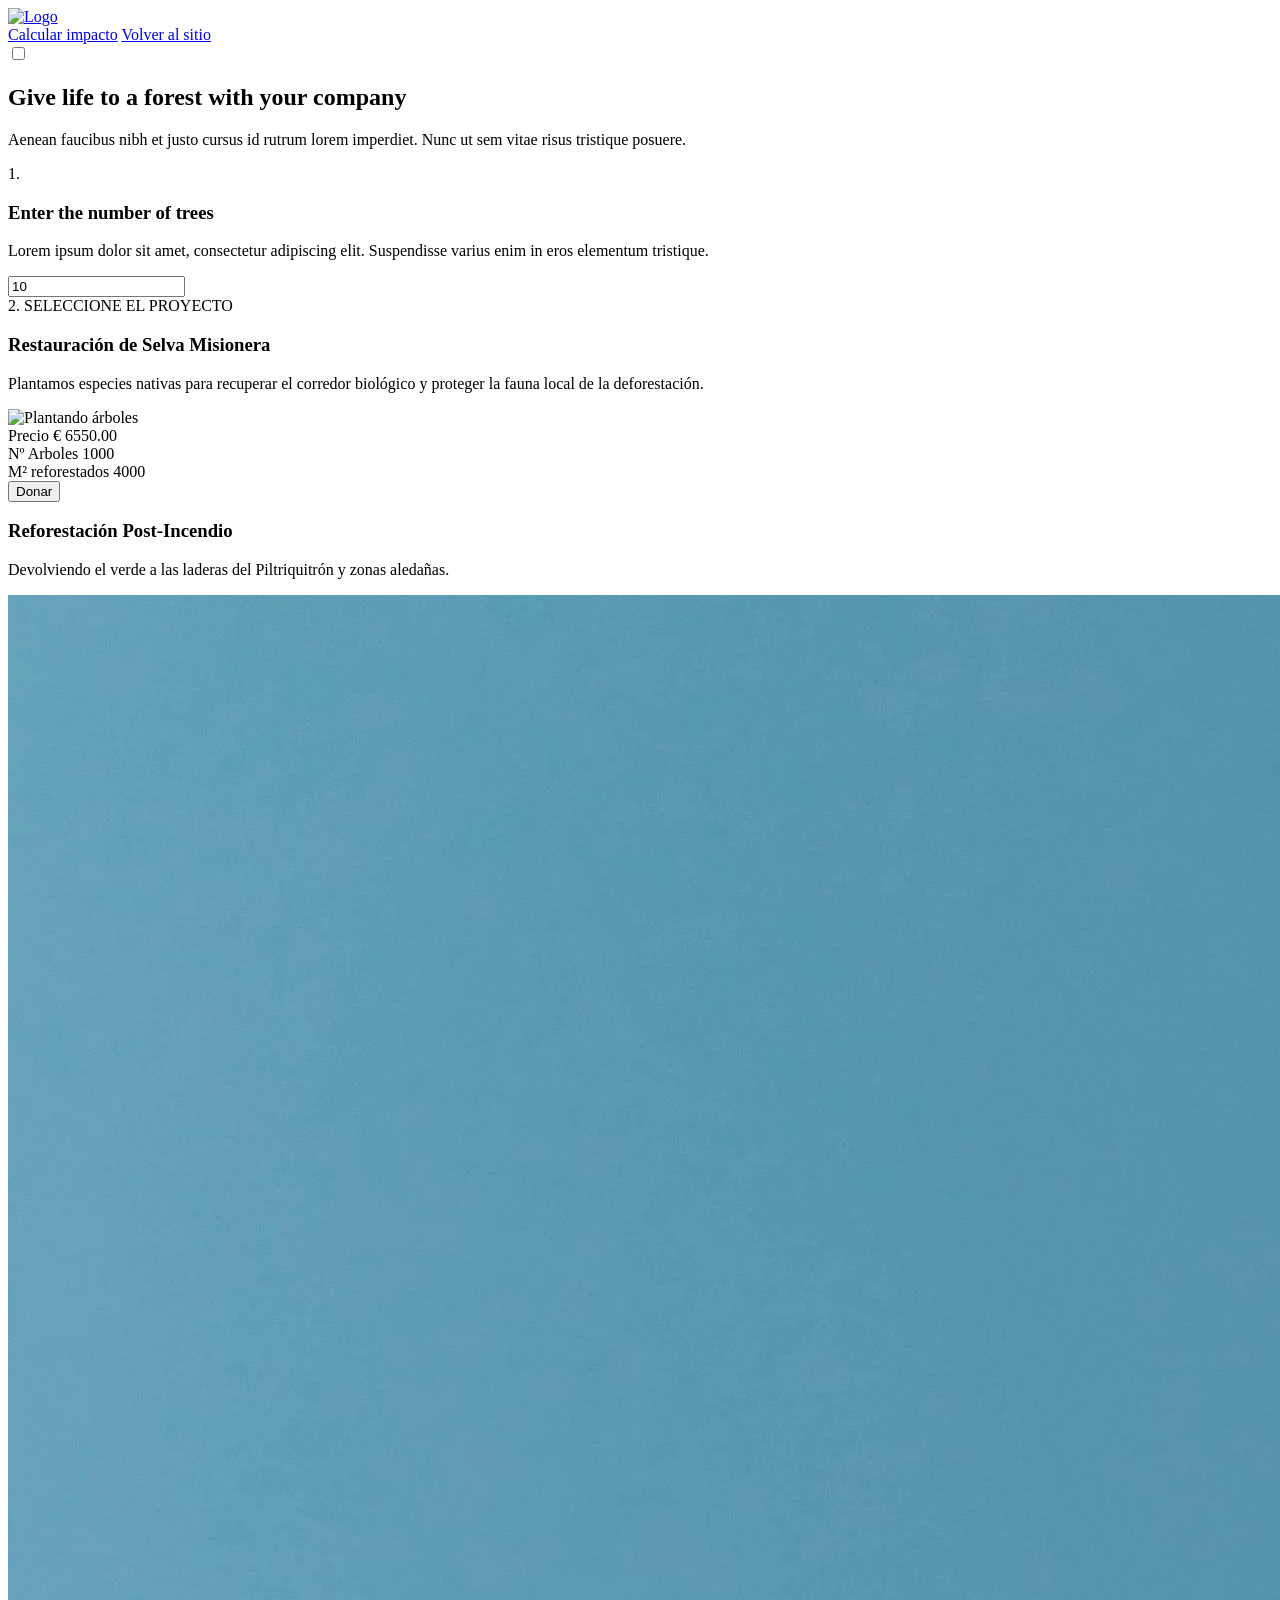
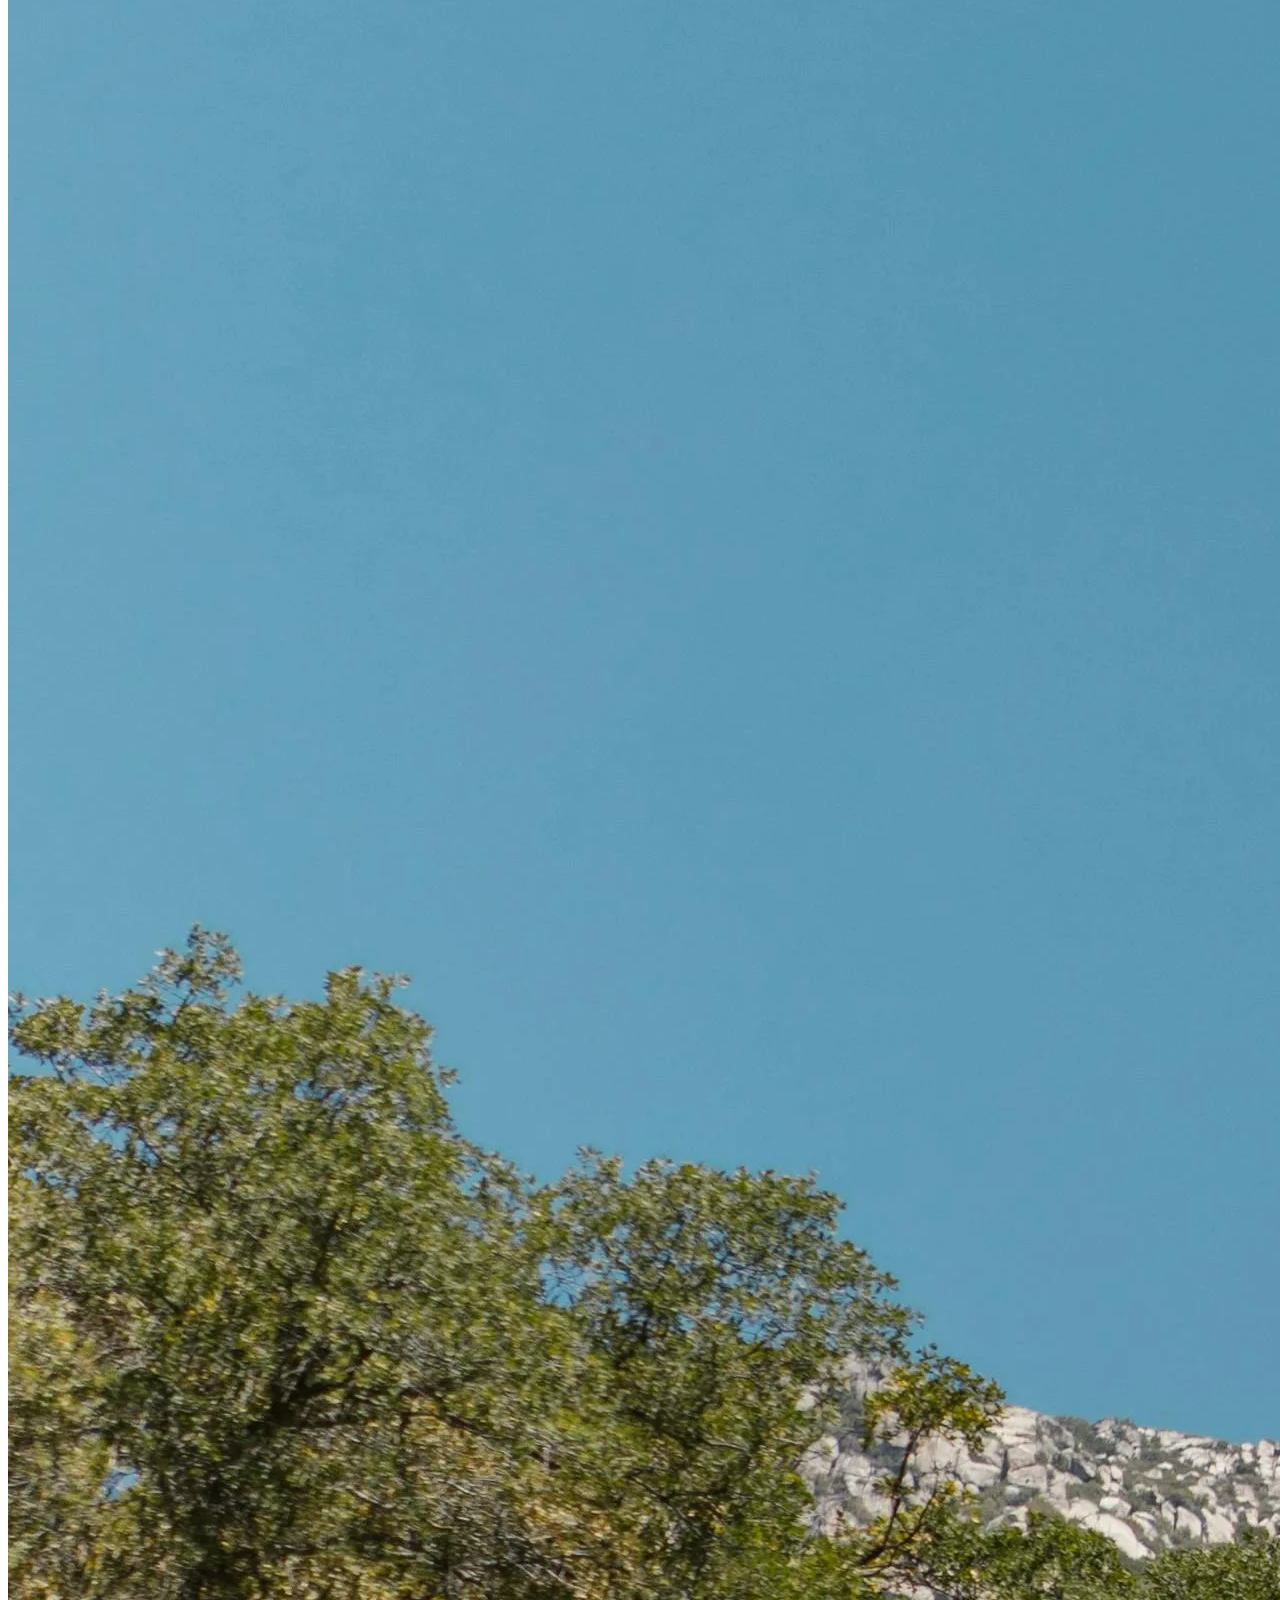
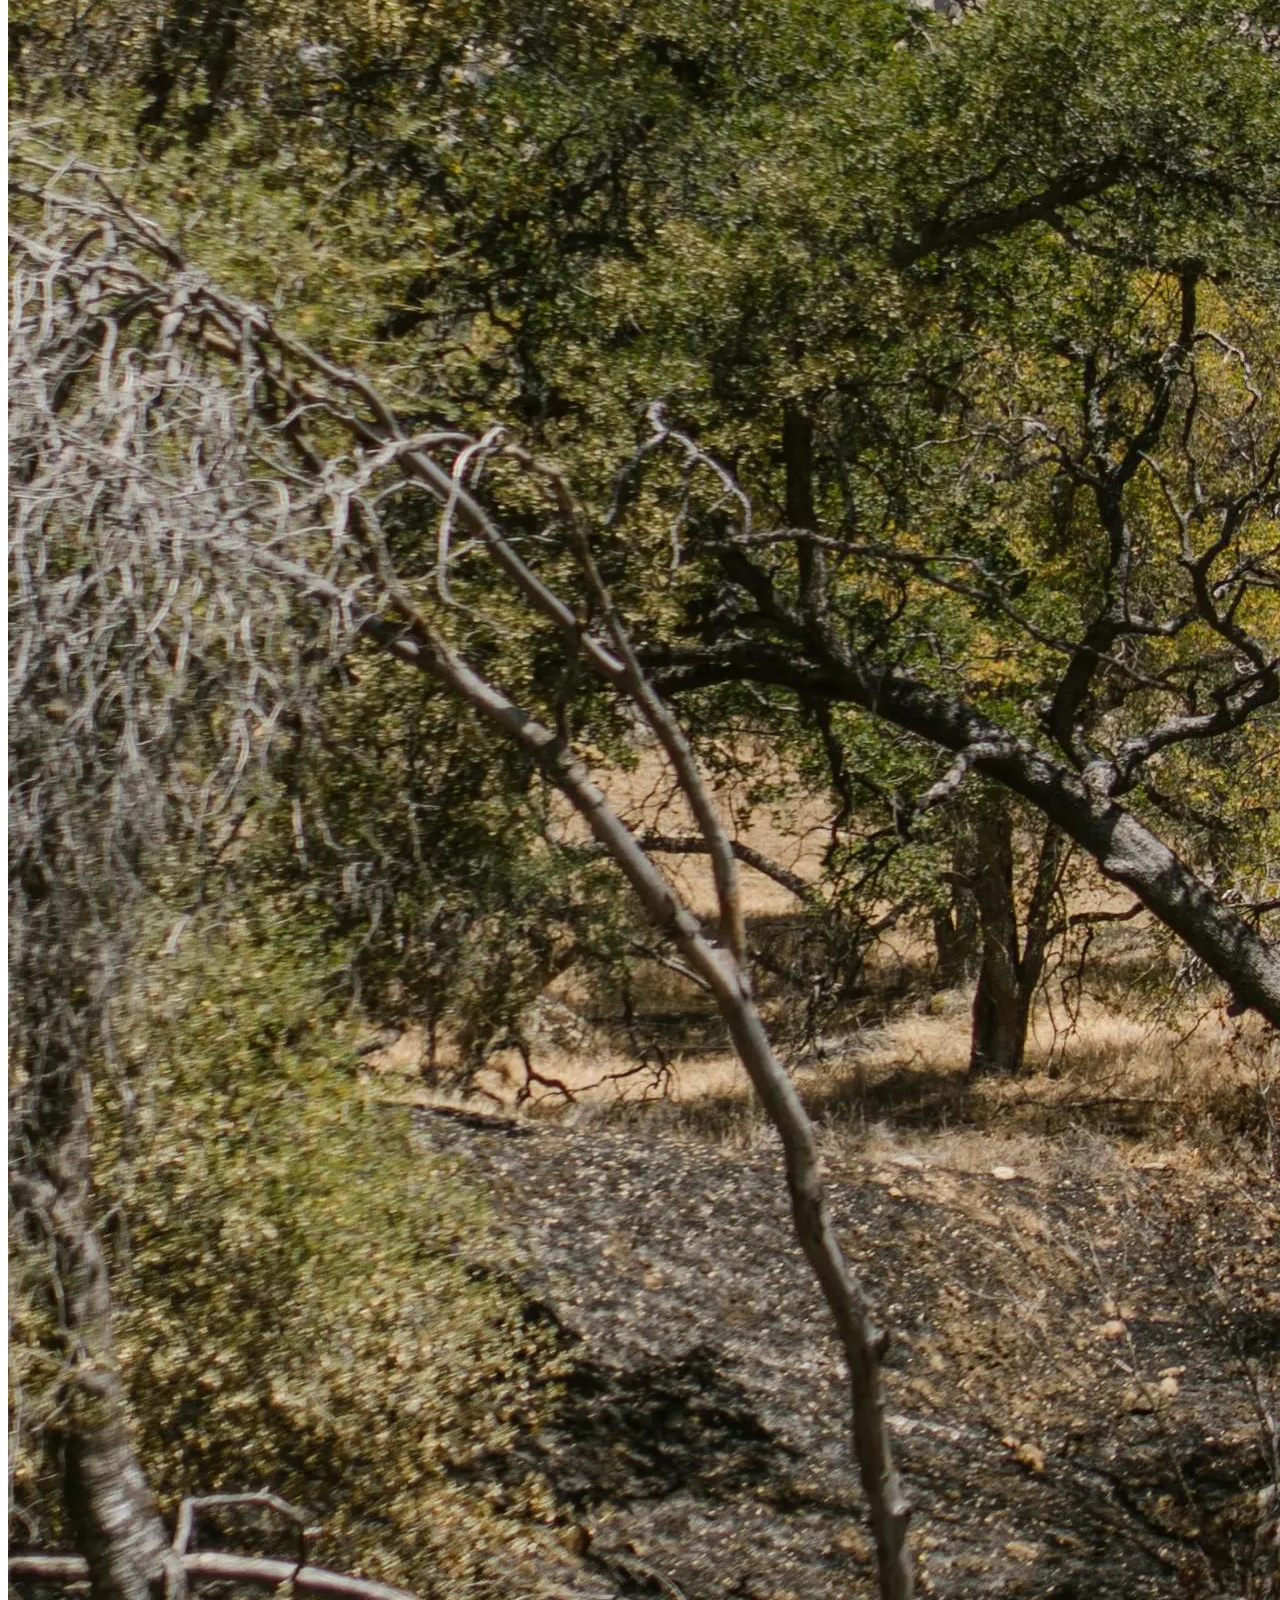
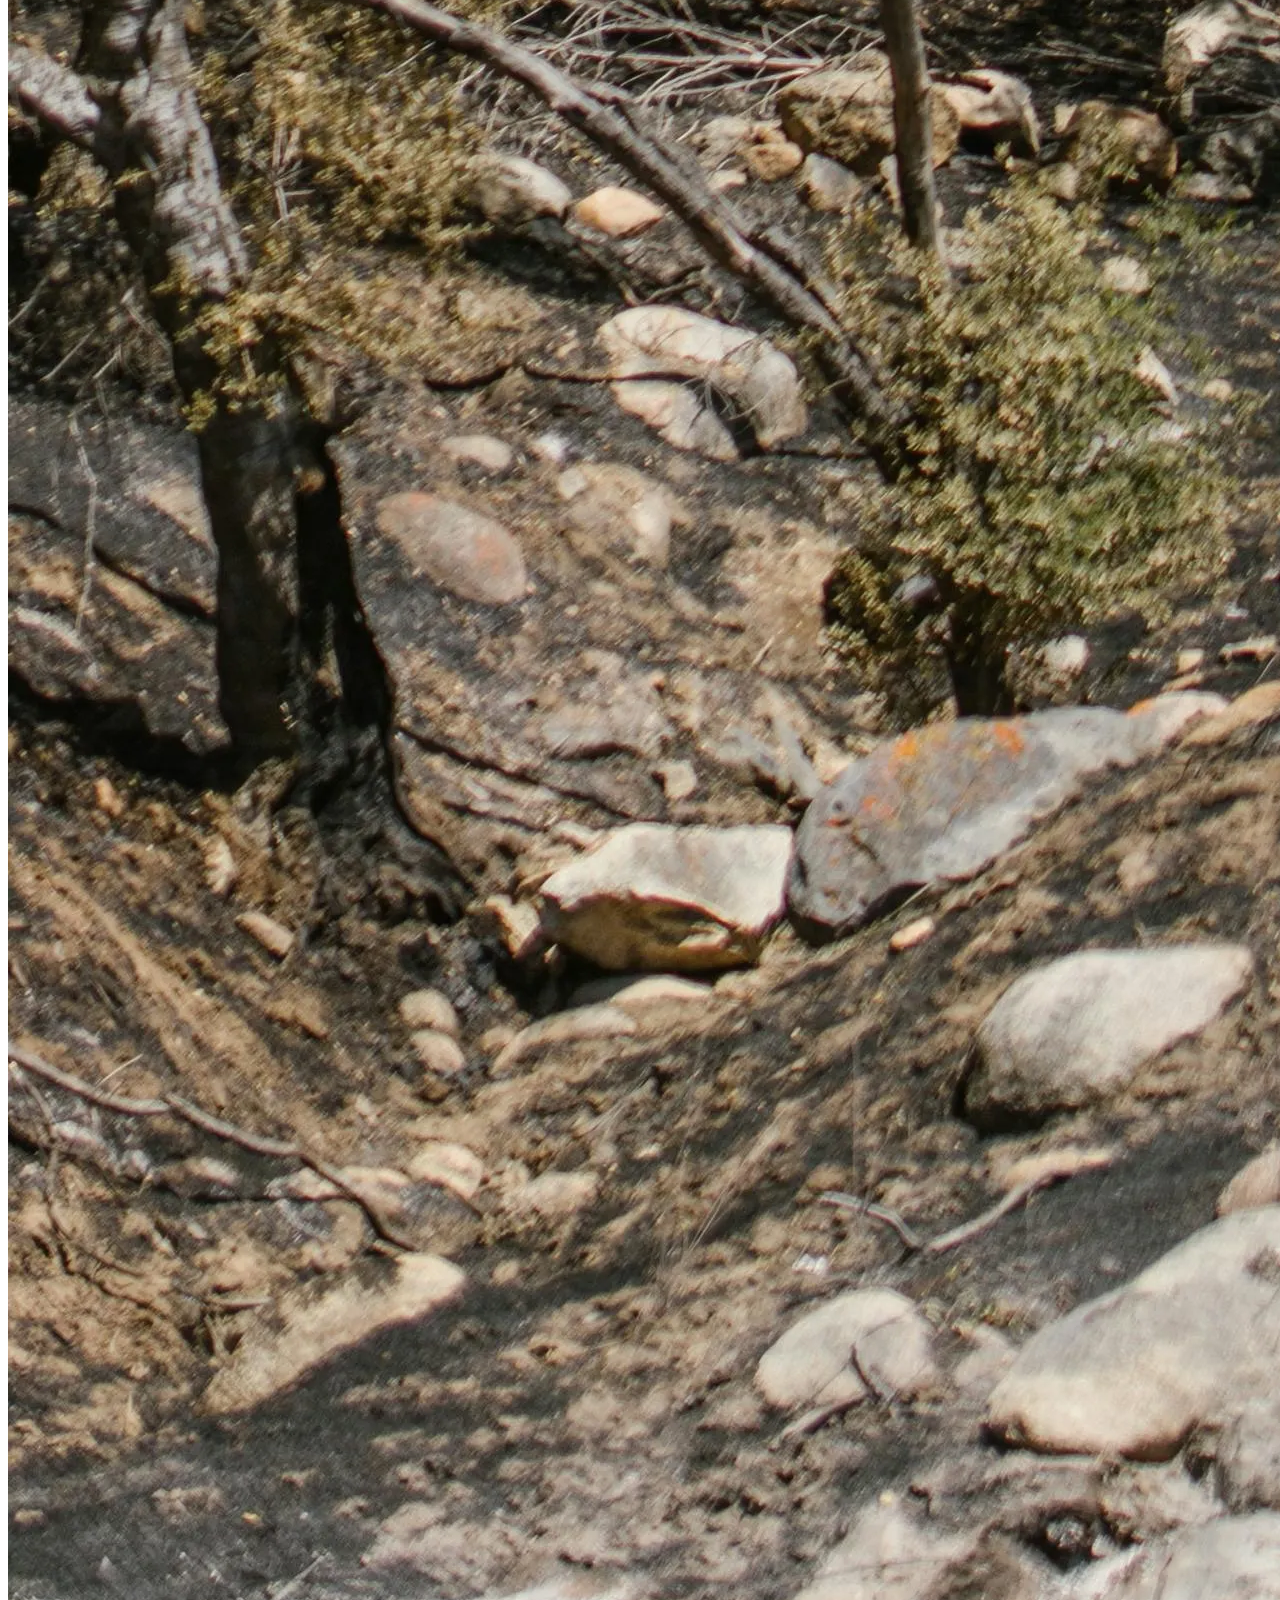
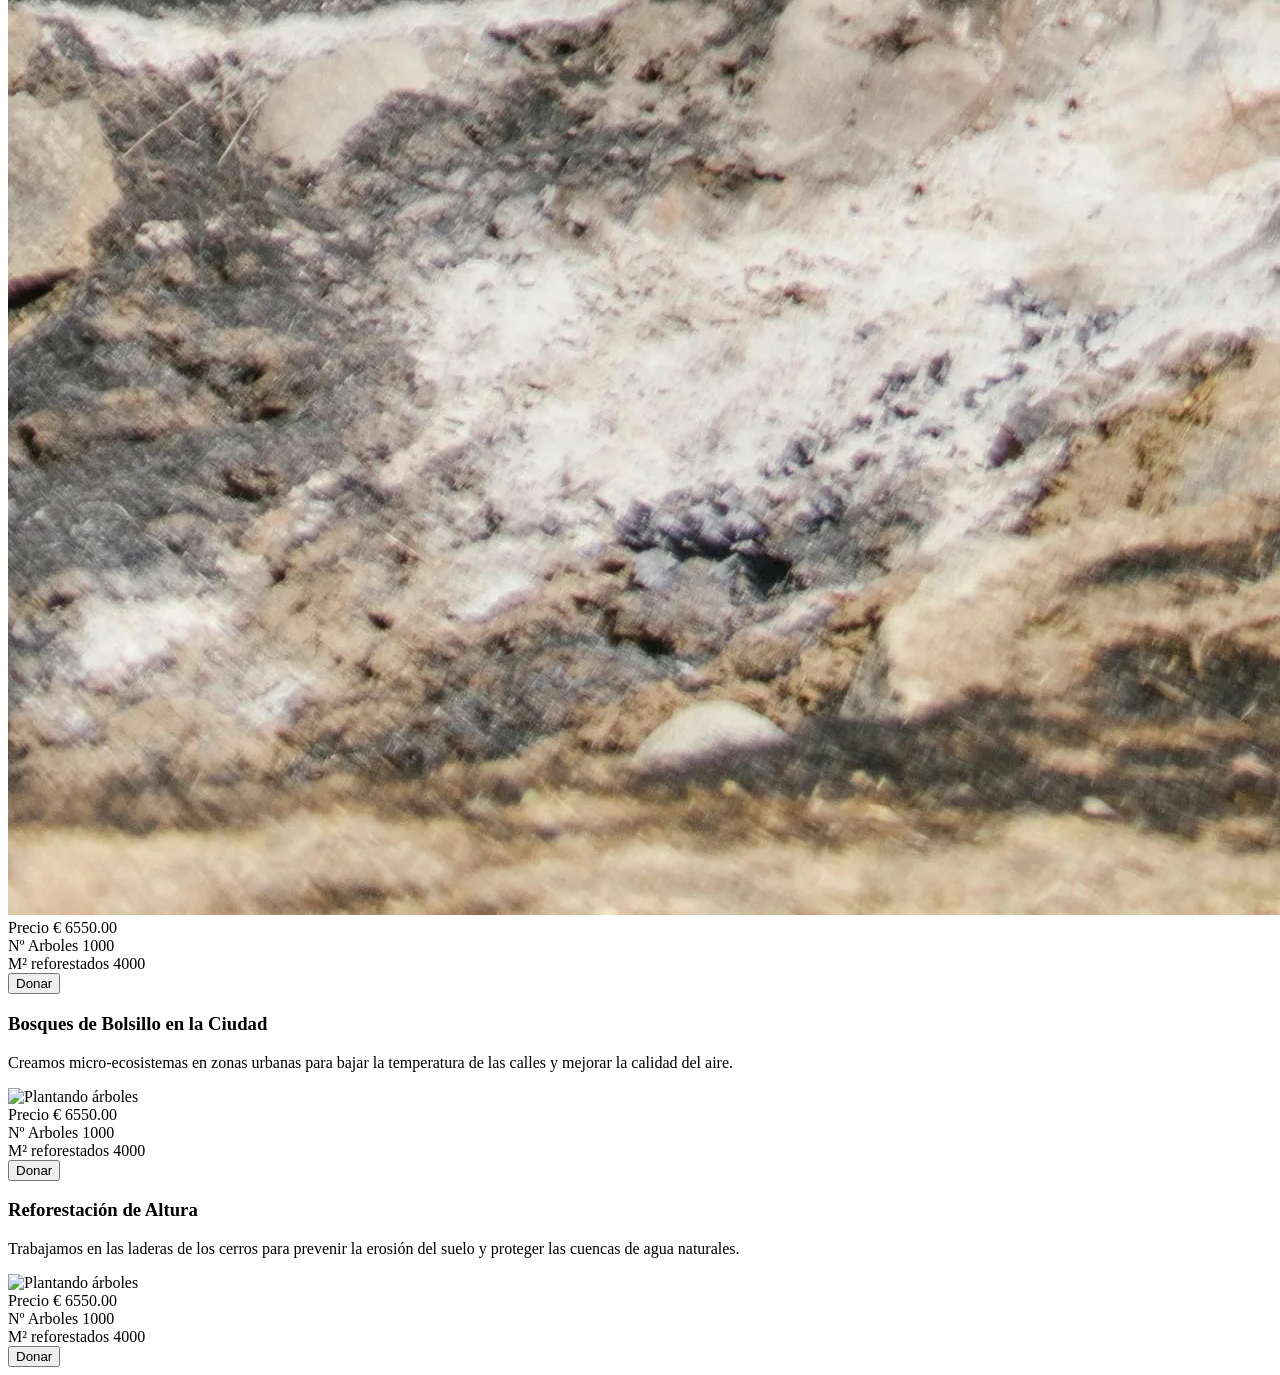
==== calculadora.html @ 3844684b "Add files via upload" ====
<!DOCTYPE html>
<html lang="en">
<head>
    <meta charset="UTF-8">
    <meta name="description" content="ONG sobre reforestación">
    <meta name="keywords" content="ong, reforestación, germinar">
    <meta name="author" content="Maitena Diaz">
    <meta name="viewport" content="width=device-width, initial-scale=1.0">
    <title>Calculadora</title>
    <link rel="icon" type="image/x-icon" href="logo (1).ico">
    <style>
        @import url('https://fonts.googleapis.com/css2?family=Epunda+Slab:ital,wght@0,300..900;1,300..900&family=Italiana&family=Lexend:wght@100..900&family=Montserrat:ital,wght@0,332;1,332&family=Noto+Serif+Display:ital,wght@0,100..900;1,100..900&display=swap');
        @import url('https://fonts.googleapis.com/css2?family=Epunda+Slab:ital,wght@0,300..900;1,300..900&family=Italiana&family=Lexend:wght@100..900&family=Montserrat:ital@0;1&family=Noto+Serif+Display:ital,wght@0,100..900;1,100..900&display=swap');
    </style>
    <link rel="stylesheet" href="stylecalcu.css">
</head>
<body>
    <header class="header-calculadora">
        <nav class="nav-floating">
            <div class="nav-logo">
               <a href="calculadora.html"><img src="logo.png" alt="Logo"></a>
            </div>

            <div class="nav-links">
                <a href="calculadora.html" class="active">Calcular impacto</a>
                <a href="index.html">Volver al sitio</a>
            </div>
            <div class="nav-extra">
                <label class="switch">
                    <input type="checkbox" id="modoClaroToggle">
                    <span class="slider round"></span>
                </label>
            </div>
        </nav>
    </header>
    <section class="titulo">
        <div class="hero">
            <h1 class="titulo-impacto">Give life to a forest with your company</h1>
            <p class="bajada-impacto">
                Aenean faucibus nibh et justo cursus id rutrum lorem imperdiet. 
                Nunc ut sem vitae risus tristique posuere.
            </p>
        </div>
    </section>
    <section class="calculadora-impacto">
        <div class="calculadora-grid">
            
            <div class="col-entrada">
                <span class="paso-num">1.</span>
                <div class="card-input">
                    <h3>Enter the number of trees</h3>
                    <p>Lorem ipsum dolor sit amet, consectetur adipiscing elit. Suspendisse varius enim in eros elementum tristique.</p>
                    
                    <div class="input-container">
                        <input type="number" id="treeInput" value="10" min="1" oninput="actualizarCalculos()">
                        <span class="controls">
                            </span>
                    </div>
                </div>
            </div>

            <div class="col-proyectos">
                <span class="paso-num">2. SELECCIONE EL PROYECTO</span>
                
                <div class="lista-proyectos">
                    <div class="proyecto-card">
                        <div class="proyecto-info">
                            <div class="texto">
                                <h3>Restauración de Selva Misionera</h3>
                                <p>Plantamos especies nativas para recuperar el corredor biológico y proteger la fauna local de la deforestación.</p>
                            </div>
                            <div class="imagen-mini">
                                <picture>
                                    <source srcset="mis2.webp" type="image/webp">
                                    <img src="mis2.jpg" alt="Plantando árboles" class="img-flotante-proy">
                                </picture>                               
                            </div>
                        </div>
                        
                        <div class="proyecto-stats">
                            <div class="stat">
                                <label>Precio</label>
                                <span class="valor-precio">€ 6550.00</span>
                            </div>
                            <div class="stat">
                                <label>Nº Arboles</label>
                                <span class="valor-trees">1000</span>
                            </div>
                            <div class="stat">
                                <label>M² reforestados</label>
                                <span class="valor-sqm">4000</span>
                            </div>
                            <button class="btn-donar">Donar</button>
                        </div>
                    </div>

                    <div class="proyecto-card">
                        <div class="proyecto-info">
                            <div class="texto">
                                <h3>Reforestación Post-Incendio</h3>
                                <p>Devolviendo el verde a las laderas del Piltriquitrón y zonas aledañas.</p>
                            </div>
                            <div class="imagen-mini">
                                <picture>
                                    <source srcset="bol4.webp" type="image/webp">
                                    <img src="bol4.jpg" alt="Plantando árboles" class="img-flotante-proy">
                                </picture>                              
                            </div>
                        </div>
                        
                        <div class="proyecto-stats">
                            <div class="stat">
                                <label>Precio</label>
                                <span class="valor-precio">€ 6550.00</span>
                            </div>
                            <div class="stat">
                                <label>Nº Arboles</label>
                                <span class="valor-trees">1000</span>
                            </div>
                            <div class="stat">
                                <label>M² reforestados</label>
                                <span class="valor-sqm">4000</span>
                            </div>
                            <button class="btn-donar">Donar</button>
                        </div>
                    </div>
                                        
                    <div class="proyecto-card">
                        <div class="proyecto-info">
                            <div class="texto">
                                <h3>Bosques de Bolsillo en la Ciudad</h3>
                                <p>Creamos micro-ecosistemas en zonas urbanas para bajar la temperatura de las calles y mejorar la calidad del aire.</p>
                            </div>
                            <div class="imagen-mini">
                                <picture>
                                    <source srcset="ur2.webp" type="image/webp">
                                    <img src="ur2.jpg" alt="Plantando árboles" class="img-flotante-proy">
                                </picture>                                
                            </div>
                        </div>
                        
                        <div class="proyecto-stats">
                            <div class="stat">
                                <label>Precio</label>
                                <span class="valor-precio">€ 6550.00</span>
                            </div>
                            <div class="stat">
                                <label>Nº Arboles</label>
                                <span class="valor-trees">1000</span>
                            </div>
                            <div class="stat">
                                <label>M² reforestados</label>
                                <span class="valor-sqm">4000</span>
                            </div>
                            <button class="btn-donar">Donar</button>
                        </div>
                    </div>
                                        
                    <div class="proyecto-card">
                        <div class="proyecto-info">
                            <div class="texto">
                                <h3>Reforestación de Altura</h3>
                                <p>Trabajamos en las laderas de los cerros para prevenir la erosión del suelo y proteger las cuencas de agua naturales.</p>
                            </div>
                            <div class="imagen-mini">
                                <picture>
                                    <source srcset="cor3.webp" type="image/webp">
                                    <img src="cor3.jpg" alt="Plantando árboles" class="img-flotante-proy">
                                </picture>                               
                            </div>
                        </div>
                        
                        <div class="proyecto-stats">
                            <div class="stat">
                                <label>Precio</label>
                                <span class="valor-precio">€ 6550.00</span>
                            </div>
                            <div class="stat">
                                <label>Nº Arboles</label>
                                <span class="valor-trees">1000</span>
                            </div>
                            <div class="stat">
                                <label>M² reforestados</label>
                                <span class="valor-sqm">4000</span>
                            </div>
                            <button class="btn-donar">Donar</button>
                        </div>
                    </div>

                </div>
            </div>

        </div>
    </section>



    <Script src="script.js"></Script>    

</body>
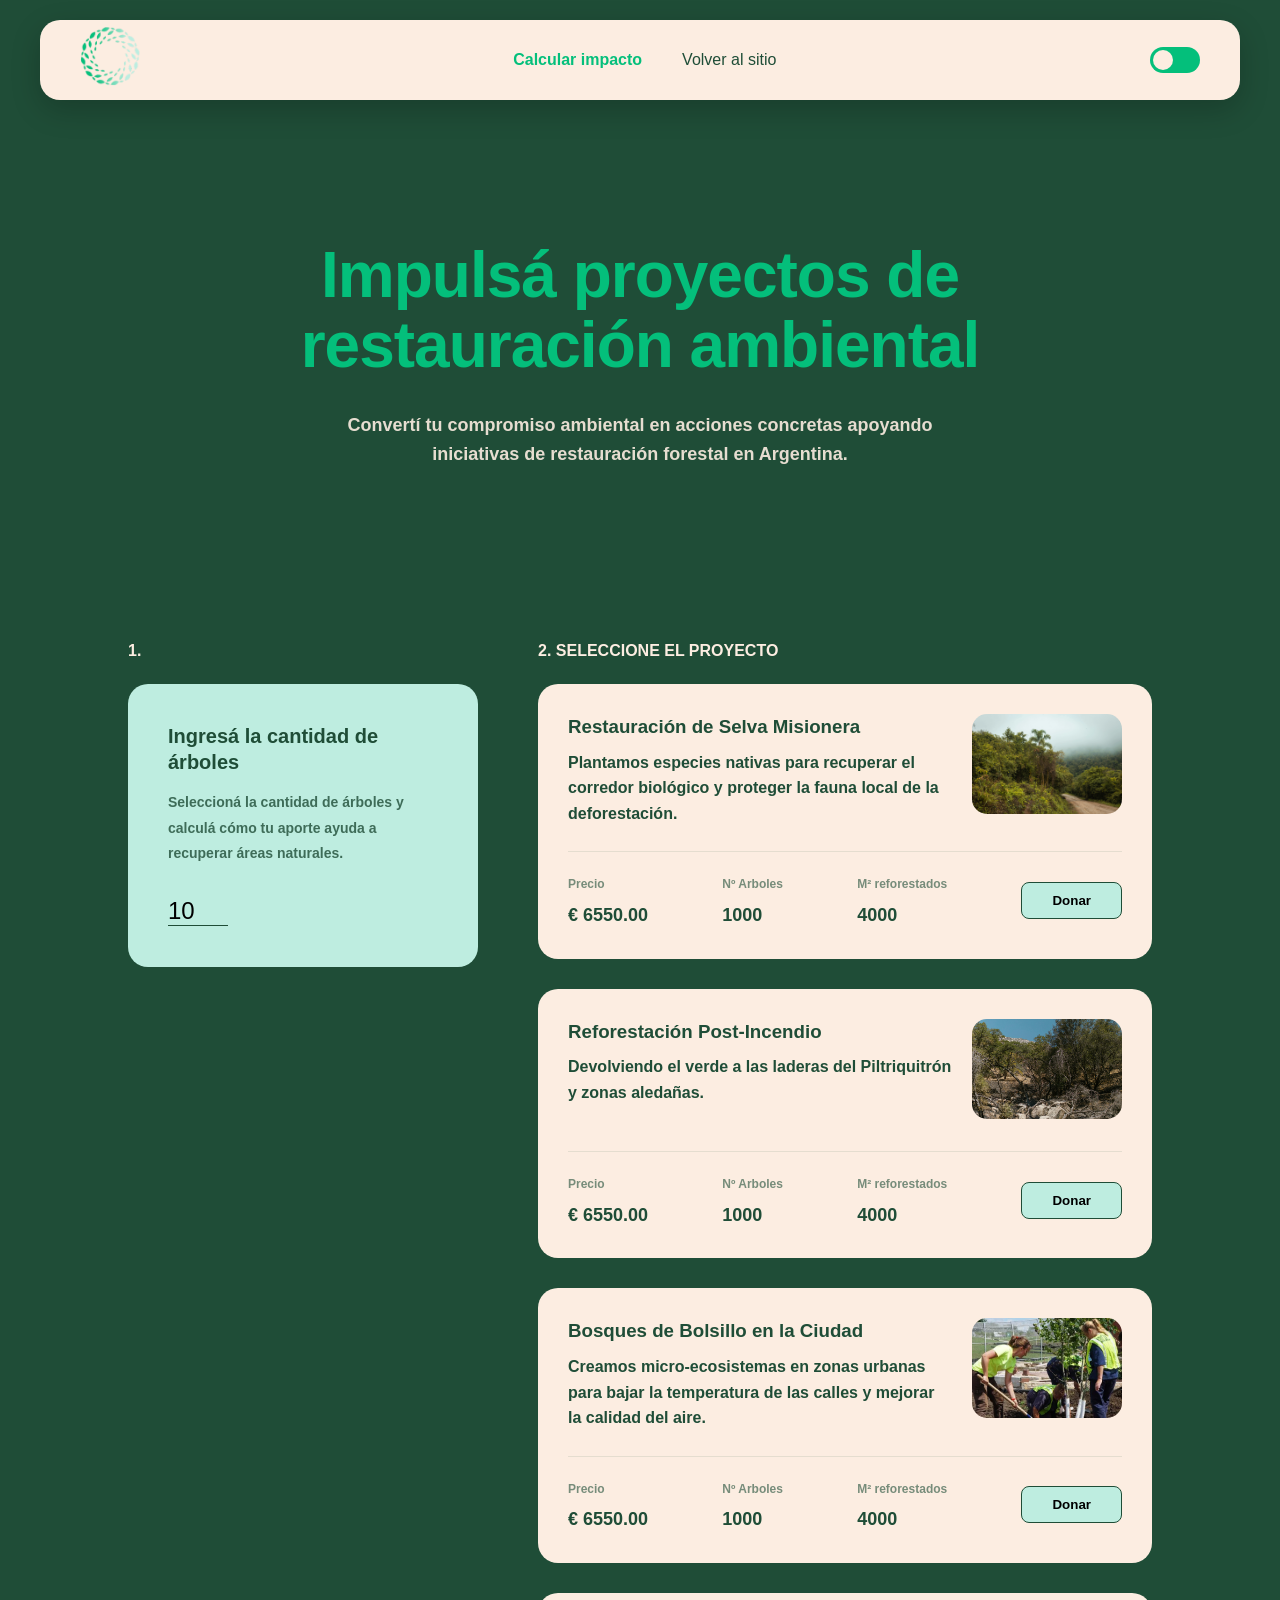
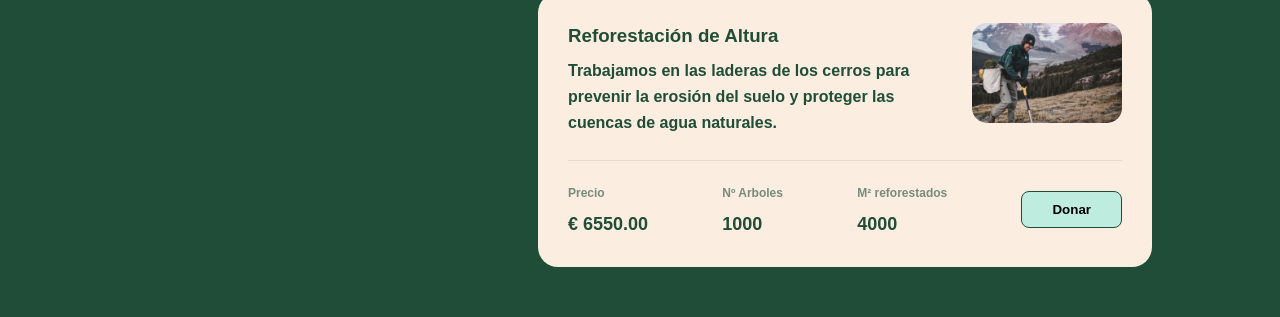
==== commit 45b0c4e4: "Revise content and layout of calculadora.html Updated the content and structure of the calculator pa" ====
--- a/calculadora.html
+++ b/calculadora.html
@@ -35,10 +35,9 @@
     </header>
     <section class="titulo">
         <div class="hero">
-            <h1 class="titulo-impacto">Give life to a forest with your company</h1>
+            <h1 class="titulo-impacto">Impulsá proyectos de restauración ambiental</h1>
             <p class="bajada-impacto">
-                Aenean faucibus nibh et justo cursus id rutrum lorem imperdiet. 
-                Nunc ut sem vitae risus tristique posuere.
+                Convertí tu compromiso ambiental en acciones concretas apoyando iniciativas de restauración forestal en Argentina.
             </p>
         </div>
     </section>
@@ -48,8 +47,8 @@
             <div class="col-entrada">
                 <span class="paso-num">1.</span>
                 <div class="card-input">
-                    <h3>Enter the number of trees</h3>
-                    <p>Lorem ipsum dolor sit amet, consectetur adipiscing elit. Suspendisse varius enim in eros elementum tristique.</p>
+                    <h3>Ingresá la cantidad de árboles</h3>
+                    <p>Seleccioná la cantidad de árboles y calculá cómo tu aporte ayuda a recuperar áreas naturales.</p>
                     
                     <div class="input-container">
                         <input type="number" id="treeInput" value="10" min="1" oninput="actualizarCalculos()">
--- a/stylecalcu.css
+++ b/stylecalcu.css
@@ -0,0 +1,354 @@
+:root {
+    --verdeoscuro: #1F4D37; 
+    --beige: #FCEDE1; 
+    --verdeclaro: #04BF7B; 
+    --celeste: #BEEDE0;
+    --titulo: "Lexend", sans-serif; 
+    --subtitulo: "Montserrat", sans-serif;
+}
+html {
+    scroll-behavior: smooth
+}
+
+* {
+    margin: 0;
+    padding: 0;
+    box-sizing: border-box;
+}
+body.light-mode {
+    --verdeoscuro: #FCEDE1;
+    --celeste: #04BF7B;      
+    --beige: #1F4D37;    
+    --verdeclaro: #BEEDE0;  
+}
+body {
+    font-family: "Lexend", sans-serif;
+    background-color: var(--verdeoscuro); 
+    color: #333;
+    font-size: 16px;
+    line-height: 160%;
+    margin-bottom: 20px;
+    font-weight: 550;
+    margin: 0;
+    overflow-x: hidden;
+}
+/*scroll */
+::-webkit-scrollbar {
+    width: 10px; 
+    height: 10px; 
+    position: absolute;
+    z-index: 9;
+}
+
+
+::-webkit-scrollbar-track {
+    background: var(--verdeoscuro);
+}
+
+
+::-webkit-scrollbar-thumb {
+    background-color: var(--beige); 
+    border-radius: 10px; 
+    border: 3px solid var(--verdeoscuro); 
+}
+
+.header-calculadora {
+    padding: 20px 40px;
+    display: flex;
+    justify-content: center;
+}
+.nav-logo img{
+    height: 60px; 
+}
+
+.nav-floating {
+    background-color: var(--beige);
+    width: 100%;
+    max-width: 1200px;
+    height: 80px;
+    border-radius: 20px; 
+    display: flex;
+    align-items: center;
+    justify-content: space-between;
+    padding: 0 40px;
+    box-shadow: 0 10px 30px rgba(0,0,0,0.2);
+}
+
+/* --- Links --- */
+.nav-links {
+    display: flex;
+    gap: 40px;
+}
+
+.nav-links a {
+    text-decoration: none;
+    color: var(--verdeoscuro);
+    font-weight: 500;
+    font-size: 16px;
+    transition: opacity 0.3s;
+}
+
+.nav-links a.active {
+    color: #04BF7B;
+    font-weight: 700;
+}
+
+.switch {
+    position: relative;
+    display: inline-block;
+    width: 50px;
+    height: 26px;
+}
+
+.switch input {
+    opacity: 0;
+    width: 0;
+    height: 0;
+}
+
+.slider {
+    position: absolute;
+    cursor: pointer;
+    top: 0; left: 0; right: 0; bottom: 0;
+    background-color: #04BF7B;
+    transition: .4s;
+    border-radius: 34px;
+}
+
+.slider:before {
+    position: absolute;
+    content: "";
+    height: 20px;
+    width: 20px;
+    left: 3px;
+    bottom: 3px;
+    background-color: var(--beige);
+    transition: .4s;
+    border-radius: 50%;
+}
+
+input:checked + .slider {
+    background-color: #04BF7B;
+}
+
+input:checked + .slider:before {
+    transform: translateX(24px);
+}
+
+.titulo{
+    background-color: var(--verdeoscuro); 
+    padding: 120px 20px;
+    text-align: center;
+    display: flex;
+    justify-content: center;
+    align-items: center;
+}
+
+.hero {
+    max-width: 800px; 
+}
+
+.titulo-impacto {
+    font-family: var(--titulo);
+    color: #04BF7B; 
+    font-size: 64px; 
+    font-weight: 700;
+    line-height: 1.1;
+    margin-bottom: 30px;
+    letter-spacing: -1px;
+}
+
+.bajada-impacto {
+    color: var(--beige); 
+    font-size: 18px;
+    line-height: 1.6;
+    max-width: 600px;
+    margin: 0 auto;
+    opacity: 0.9;
+}
+
+
+.calculadora-impacto {
+    background-color: var(--verdeoscuro);
+    padding: 50px 10%;
+    color: var(--verdeoscuro);
+}
+
+.calculadora-grid {
+    display: grid;
+    grid-template-columns: 350px 1fr;
+    gap: 60px;
+    align-items: start;
+}
+
+.paso-num {
+    color: var(--beige);
+    font-weight: bold;
+    display: block;
+    margin-bottom: 20px;
+}
+
+.card-input {
+    background-color: var(--celeste); 
+    padding: 40px;
+    border-radius: 20px;
+}
+
+.card-input h3 { font-size: 20px; margin-bottom: 15px; }
+.card-input p { font-size: 14px; margin-bottom: 30px; opacity: 0.8; }
+
+.input-container input {
+    background: transparent;
+    border: none;
+    border-bottom: 1px solid var(--verdeoscuro);
+    font-size: 24px;
+    width: 60px;
+    outline: none;
+}
+
+.lista-proyectos { display: flex; flex-direction: column; gap: 30px; }
+
+.proyecto-card {
+    background-color: var(--beige); 
+    padding: 30px;
+    border-radius: 20px;
+}
+
+.proyecto-info {
+    display: flex;
+    justify-content: space-between;
+    gap: 20px;
+    margin-bottom: 25px;
+}
+
+.proyecto-info h3 { margin-bottom: 10px; }
+.proyecto-info img {
+    width: 150px;
+    height: 100px;
+    object-fit: cover;
+    border-radius: 15px;
+}
+
+.proyecto-stats {
+    display: flex;
+    justify-content: space-between;
+    align-items: center;
+    border-top: 1px solid rgba(31, 77, 55, 0.1);
+    padding-top: 20px;
+}
+
+.stat label {
+    display: block;
+    font-size: 12px;
+    opacity: 0.6;
+    margin-bottom: 5px;
+}
+
+.stat span { font-weight: bold; font-size: 18px; }
+
+.btn-donar {
+    background-color: var(--celeste);
+    border: 1px solid var(--verdeoscuro);
+    padding: 10px 30px;
+    border-radius: 8px;
+    cursor: pointer;
+    font-weight: bold;
+    transition: 0.3s;
+}
+
+.btn-donar:hover { background-color: var(--verdeoscuro); color: var(--celeste); }
+@media (max-width: 992px) {
+    .calculadora-grid {
+        grid-template-columns: 1fr;
+        gap: 40px;
+    }
+
+    .col-entrada {
+        position: relative;
+        top: 0;
+    }
+}
+
+@media (max-width: 768px) {
+    .header-calculadora {
+        padding: 10px;
+    }
+
+    .nav-floating {
+        padding: 0 15px;
+        height: auto;
+        flex-wrap: wrap;
+        padding-bottom: 10px;
+    }
+
+    .nav-logo img {
+        height: 45px;
+    }
+
+    .nav-links {
+        order: 3;
+        width: 100%;
+        justify-content: center;
+        gap: 20px;
+        padding-top: 10px;
+        border-top: 1px solid rgba(31, 77, 55, 0.1);
+    }
+
+    .nav-links a {
+        font-size: 14px;
+    }
+
+    /* 2. Sección Hero */
+    .titulo {
+        padding: 80px 20px 40px 20px;
+    }
+
+    .titulo-impacto {
+        font-size: 38px !important;
+    }
+
+    .bajada-impacto {
+        font-size: 16px;
+    }
+    .calculadora-impacto {
+        padding: 20px 5%;
+    }
+    .card-input {
+        padding: 25px;
+    }
+
+    .proyecto-info {
+        flex-direction: column; 
+    }
+
+    .proyecto-info .imagen-mini {
+        width: 100%;
+        height: 180px;
+    }
+
+    .proyecto-info img {
+        width: 100%;
+        height: 100%;
+    }
+
+    .proyecto-stats {
+        flex-direction: column;
+        align-items: flex-start;
+        gap: 20px;
+    }
+
+    .stat {
+        width: 100%;
+        display: flex;
+        justify-content: space-between;
+        align-items: center;
+        border-bottom: 1px solid rgba(31, 77, 55, 0.05);
+        padding-bottom: 5px;
+    }
+
+    .btn-donar {
+        width: 100%; 
+        padding: 15px;
+        margin-top: 10px;
+    }
+}
